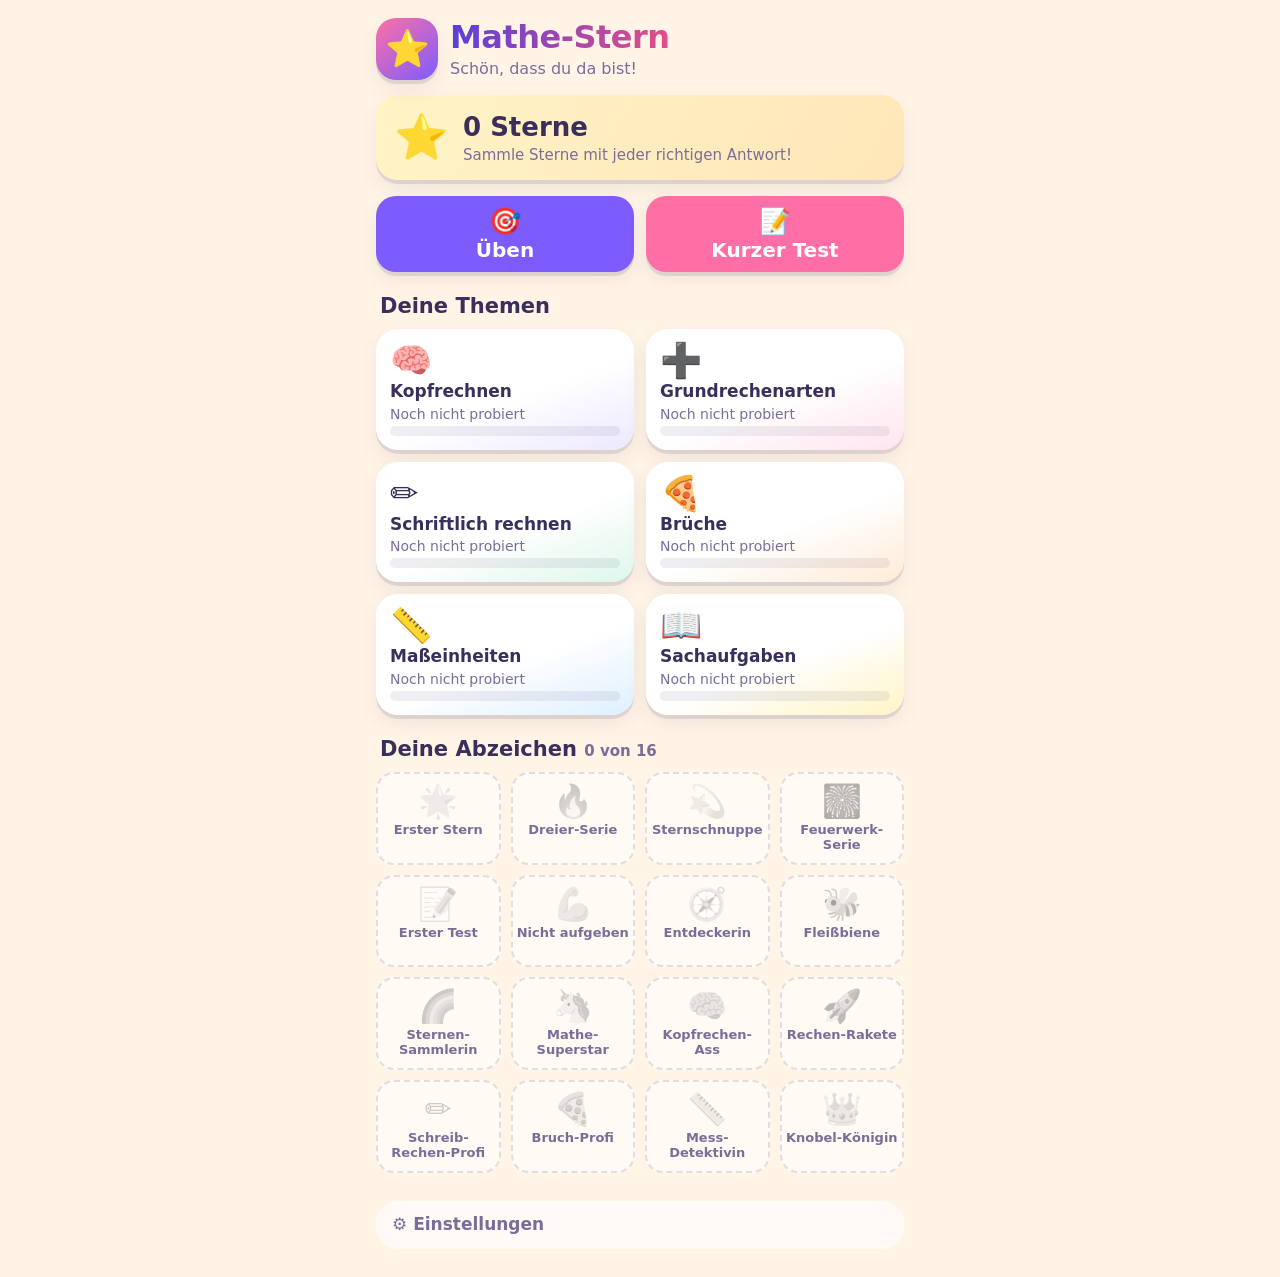
==== index.html @ 4cc4c7d7 "Add files via upload" ====
<!doctype html>
<html lang="de">
<head>
  <meta charset="utf-8">
  <meta name="viewport" content="width=device-width, initial-scale=1, viewport-fit=cover">
  <title>Mathe-Stern</title>
  <meta name="description" content="Mathe üben für die 5. Klasse – fröhlich, kostenlos und offline.">
  <meta name="theme-color" content="#FFF4E6">
  <meta name="color-scheme" content="light">
  <meta name="apple-mobile-web-app-capable" content="yes">
  <meta name="mobile-web-app-capable" content="yes">
  <meta name="apple-mobile-web-app-status-bar-style" content="default">
  <meta name="apple-mobile-web-app-title" content="Mathe-Stern">
  <meta name="format-detection" content="telephone=no">
  <link rel="manifest" href="manifest.webmanifest">
  <link rel="apple-touch-icon" href="icons/icon-180.png">
  <link rel="icon" type="image/png" sizes="192x192" href="icons/icon-192.png">
  <link rel="stylesheet" href="styles.css">
</head>
<body>
  <div id="app">

    <!-- Startbildschirm -->
    <section id="screen-home" class="screen aktiv" aria-labelledby="titel">
      <header class="home-kopf">
        <div class="logo" aria-hidden="true">⭐</div>
        <div>
          <h1 id="titel">Mathe-Stern</h1>
          <p class="gruss" id="gruss">Schön, dass du da bist!</p>
        </div>
      </header>

      <div class="sterne-karte">
        <span class="sterne-gross" aria-hidden="true">⭐</span>
        <div>
          <div class="sterne-zahl"><span id="home-sterne">0</span> Sterne</div>
          <div class="sterne-text" id="home-sterne-text">Sammle Sterne mit jeder richtigen Antwort!</div>
        </div>
      </div>

      <div class="haupt-knoepfe">
        <button class="knopf knopf-gross knopf-lila" id="btn-ueben" type="button">
          <span class="knopf-emoji" aria-hidden="true">🎯</span> Üben
        </button>
        <button class="knopf knopf-gross knopf-pink" id="btn-test" type="button">
          <span class="knopf-emoji" aria-hidden="true">📝</span> Kurzer Test
        </button>
      </div>

      <h2 class="abschnitt">Deine Themen</h2>
      <div class="kacheln" id="home-themen"></div>

      <h2 class="abschnitt">Deine Abzeichen <span class="abzeichen-zaehler" id="abzeichen-zaehler"></span></h2>
      <div class="abzeichen-liste" id="home-abzeichen"></div>

      <details class="einstellungen">
        <summary>⚙️ Einstellungen</summary>
        <div class="einstellungen-inhalt">
          <label class="schalter-zeile">
            <span>🔔 Töne</span>
            <input type="checkbox" id="set-ton" class="schalter">
          </label>
          <button class="knopf knopf-klein knopf-hell" id="btn-reset" type="button">Fortschritt zurücksetzen</button>
          <p class="klein-text">Dein Fortschritt wird nur auf diesem Gerät gespeichert.</p>
        </div>
      </details>
    </section>

    <!-- Auswahl: Üben oder Test -->
    <section id="screen-wahl" class="screen" aria-labelledby="wahl-titel">
      <div class="leiste">
        <button class="knopf-zurueck" type="button" data-zurueck aria-label="Zurück zur Startseite">←</button>
        <h2 id="wahl-titel" class="leiste-titel">Thema wählen</h2>
        <span class="leiste-platz"></span>
      </div>
      <p class="wahl-text" id="wahl-text"></p>
      <div class="wahl-liste" id="wahl-liste"></div>
    </section>

    <!-- Aufgabe -->
    <section id="screen-aufgabe" class="screen" aria-label="Aufgabe">
      <div class="leiste">
        <button class="knopf-zurueck" type="button" id="btn-aufgabe-zurueck" aria-label="Zurück">←</button>
        <div class="leiste-mitte">
          <div class="leiste-titel" id="auf-thema">Thema</div>
          <div class="leiste-unter" id="auf-fortschritt"></div>
        </div>
        <div class="stern-chip" id="auf-sterne-chip"><span aria-hidden="true">⭐</span> <span id="auf-sterne">0</span></div>
      </div>

      <div class="aufgabe-inhalt" id="aufgabe-inhalt">
        <div class="serie" id="auf-serie" aria-live="polite"></div>
        <div class="frage-karte">
          <p class="frage" id="auf-frage"></p>
        </div>

        <div class="rueckmeldung" id="auf-rueckmeldung" aria-live="polite"></div>
      </div>

      <div class="eingabe-bereich">
        <div class="anzeige" id="auf-anzeige" aria-live="polite">
          <span class="anzeige-wert" id="auf-wert"></span><span class="anzeige-cursor" aria-hidden="true"></span>
          <span class="anzeige-einheit" id="auf-einheit"></span>
        </div>
        <div class="tastenfeld" id="tastenfeld" role="group" aria-label="Zahlen-Tastenfeld">
          <button type="button" class="taste" data-taste="1">1</button>
          <button type="button" class="taste" data-taste="2">2</button>
          <button type="button" class="taste" data-taste="3">3</button>
          <button type="button" class="taste taste-grau" data-taste="loeschen" aria-label="Löschen">⌫</button>
          <button type="button" class="taste" data-taste="4">4</button>
          <button type="button" class="taste" data-taste="5">5</button>
          <button type="button" class="taste" data-taste="6">6</button>
          <button type="button" class="taste taste-grau" data-taste="," aria-label="Komma">,</button>
          <button type="button" class="taste" data-taste="7">7</button>
          <button type="button" class="taste" data-taste="8">8</button>
          <button type="button" class="taste" data-taste="9">9</button>
          <button type="button" class="taste taste-grau" data-taste="/" id="taste-bruch" aria-label="Bruchstrich">/</button>
          <button type="button" class="taste" data-taste="0">0</button>
          <button type="button" class="taste taste-pruefen" data-taste="pruefen" id="taste-pruefen">Prüfen ✓</button>
        </div>
        <div class="optionen" id="optionen" role="group" aria-label="Antwortmöglichkeiten"></div>
        <button type="button" class="knopf knopf-gross knopf-gruen knopf-weiter" id="btn-weiter">Weiter →</button>
      </div>
    </section>

    <!-- Test-Ergebnis -->
    <section id="screen-ergebnis" class="screen" aria-labelledby="erg-titel">
      <div class="ergebnis-kopf">
        <div class="ergebnis-emoji" aria-hidden="true">🎉</div>
        <h2 id="erg-titel">Test geschafft!</h2>
        <p class="ergebnis-sterne" id="erg-sterne"></p>
      </div>
      <div id="erg-gut" class="ergebnis-block"></div>
      <div id="erg-ueben" class="ergebnis-block"></div>
      <div class="ergebnis-knoepfe">
        <button class="knopf knopf-gross knopf-pink" id="btn-erg-nochmal" type="button">📝 Noch ein Test</button>
        <button class="knopf knopf-gross knopf-hell" id="btn-erg-start" type="button">🏠 Zur Startseite</button>
      </div>
    </section>
  </div>

  <!-- Pop-up / Dialog -->
  <div class="popup-hintergrund" id="popup" hidden>
    <div class="popup" role="dialog" aria-modal="true" aria-labelledby="popup-titel">
      <div class="popup-emoji" id="popup-emoji" aria-hidden="true">🏅</div>
      <h3 id="popup-titel"></h3>
      <p id="popup-text"></p>
      <div class="popup-knoepfe" id="popup-knoepfe"></div>
    </div>
  </div>

  <div class="flug-stern" id="flug-stern" aria-hidden="true">⭐</div>
  <canvas id="konfetti" aria-hidden="true"></canvas>

  <noscript><p class="noscript">Bitte JavaScript einschalten, damit Mathe-Stern funktioniert.</p></noscript>

  <script src="aufgaben.js"></script>
  <script src="app.js"></script>
</body>
</html>
---- styles.css ----
/* Mathe-Stern – Styles */
:root {
  --bg: #FFF4E6;
  --karte: #FFFFFF;
  --text: #3A2E5C;
  --text-leise: #7A6E99;
  --lila: #7C5CFF;
  --lila-dunkel: #5B3FD9;
  --lila-hell: #EDE8FF;
  --pink: #FF6FA5;
  --pink-dunkel: #E34E88;
  --pink-hell: #FFE4EF;
  --gelb: #FFD23F;
  --gelb-hell: #FFF4C7;
  --gruen: #2FBF83;
  --gruen-dunkel: #1F9C68;
  --gruen-hell: #DDF7EA;
  --orange: #FF9F43;
  --orange-hell: #FFEBD6;
  --blau: #3BA7F5;
  --blau-hell: #DDF0FF;
  --schatten: 0 4px 0 rgba(58, 46, 92, .12), 0 8px 20px rgba(58, 46, 92, .08);
  --rund: 22px;
  --schrift: ui-rounded, "SF Pro Rounded", -apple-system, BlinkMacSystemFont, "Segoe UI", system-ui, sans-serif;
  --sa-oben: env(safe-area-inset-top, 0px);
  --sa-unten: env(safe-area-inset-bottom, 0px);
  --sa-links: env(safe-area-inset-left, 0px);
  --sa-rechts: env(safe-area-inset-right, 0px);
  color-scheme: light;
}

* { box-sizing: border-box; }

html, body {
  margin: 0;
  padding: 0;
  height: 100%;
  background: var(--bg);
  color: var(--text);
  font-family: var(--schrift);
  font-size: 17px;
  line-height: 1.4;
  -webkit-text-size-adjust: 100%;
  -webkit-tap-highlight-color: transparent;
}

body {
  overscroll-behavior-y: none;
}

button, input, summary {
  font-family: inherit;
  font-size: 17px;
  touch-action: manipulation;
}

button {
  color: inherit;
  -webkit-user-select: none;
  user-select: none;
  cursor: pointer;
}

button:focus-visible, summary:focus-visible, input:focus-visible {
  outline: 3px solid var(--lila);
  outline-offset: 3px;
}

h1, h2, h3 { margin: 0; line-height: 1.2; }

#app {
  max-width: 560px;
  margin: 0 auto;
  min-height: 100%;
}

/* ---------- Bildschirme ---------- */
.screen {
  display: none;
  min-height: 100vh;
  min-height: 100dvh;
  padding: calc(14px + var(--sa-oben)) calc(16px + var(--sa-rechts)) calc(20px + var(--sa-unten)) calc(16px + var(--sa-links));
}
.screen.aktiv { display: block; animation: rein .25s ease-out; }

@keyframes rein {
  from { opacity: 0; transform: translateY(8px); }
  to { opacity: 1; transform: none; }
}

/* ---------- Knöpfe ---------- */
.knopf {
  display: inline-flex;
  align-items: center;
  justify-content: center;
  gap: 8px;
  min-height: 48px;
  padding: 10px 18px;
  border: 0;
  border-radius: 18px;
  font-weight: 700;
  box-shadow: var(--schatten);
  transition: transform .08s ease, box-shadow .08s ease;
}
.knopf:active { transform: translateY(3px); box-shadow: 0 1px 0 rgba(58, 46, 92, .12); }
.knopf-gross { width: 100%; min-height: 60px; font-size: 21px; border-radius: 20px; }
.knopf-klein { min-height: 44px; font-size: 16px; }
.knopf-lila { background: var(--lila); color: #fff; }
.knopf-pink { background: var(--pink); color: #fff; }
.knopf-gruen { background: var(--gruen); color: #fff; }
.knopf-hell { background: var(--karte); color: var(--text); }
.knopf-gelb { background: var(--gelb); color: var(--text); }
.knopf-emoji { font-size: 26px; }

/* ---------- Start ---------- */
.home-kopf {
  display: flex;
  align-items: center;
  gap: 12px;
  margin: 4px 0 14px;
}
.logo {
  width: 62px; height: 62px;
  flex: none;
  display: grid; place-items: center;
  font-size: 36px;
  border-radius: 20px;
  background: linear-gradient(140deg, var(--pink), var(--lila));
  box-shadow: var(--schatten);
}
h1 {
  font-size: 32px;
  font-weight: 800;
  letter-spacing: -.5px;
  background: linear-gradient(90deg, var(--lila-dunkel), var(--pink-dunkel));
  -webkit-background-clip: text;
  background-clip: text;
  color: transparent;
}
.gruss { margin: 2px 0 0; color: var(--text-leise); font-size: 16px; }

.sterne-karte {
  display: flex;
  align-items: center;
  gap: 14px;
  padding: 14px 18px;
  border-radius: var(--rund);
  background: linear-gradient(120deg, var(--gelb-hell), #FFE6B8);
  box-shadow: var(--schatten);
  margin-bottom: 16px;
}
.sterne-gross { font-size: 44px; line-height: 1; }
.sterne-zahl { font-size: 26px; font-weight: 800; }
.sterne-text { font-size: 15px; color: var(--text-leise); }

.haupt-knoepfe {
  display: grid;
  grid-template-columns: 1fr 1fr;
  gap: 12px;
  margin-bottom: 8px;
}
.haupt-knoepfe .knopf-gross { min-height: 72px; font-size: 20px; flex-direction: column; gap: 2px; }

.abschnitt {
  font-size: 21px;
  font-weight: 800;
  margin: 22px 4px 10px;
}
.abzeichen-zaehler { font-size: 15px; font-weight: 600; color: var(--text-leise); }

.kacheln {
  display: grid;
  grid-template-columns: 1fr 1fr;
  gap: 12px;
}
.kachel {
  position: relative;
  display: flex;
  flex-direction: column;
  align-items: flex-start;
  gap: 4px;
  min-height: 118px;
  padding: 14px;
  border: 0;
  border-radius: var(--rund);
  text-align: left;
  background: var(--karte);
  box-shadow: var(--schatten);
  transition: transform .08s ease;
}
.kachel:active { transform: scale(.97); }
.kachel-emoji { font-size: 34px; line-height: 1; }
.kachel-name { font-weight: 800; font-size: 17px; line-height: 1.2; }
.kachel-info { font-size: 14px; color: var(--text-leise); margin-top: auto; }
.balken {
  width: 100%;
  height: 10px;
  border-radius: 99px;
  background: rgba(58, 46, 92, .08);
  overflow: hidden;
}
.balken > span {
  display: block;
  height: 100%;
  width: 0;
  border-radius: 99px;
  background: var(--farbe, var(--lila));
  transition: width .6s ease;
}

.abzeichen-liste {
  display: grid;
  grid-template-columns: repeat(4, 1fr);
  gap: 10px;
}
.abzeichen {
  display: flex;
  flex-direction: column;
  align-items: center;
  justify-content: flex-start;
  gap: 4px;
  min-height: 92px;
  padding: 10px 4px;
  border: 0;
  border-radius: 18px;
  background: var(--karte);
  box-shadow: var(--schatten);
  font-size: 13px;
  font-weight: 700;
  line-height: 1.15;
  -webkit-hyphens: auto;
  hyphens: auto;
  text-align: center;
}
.abzeichen-emoji { font-size: 32px; line-height: 1.1; }
.abzeichen.zu { background: rgba(255, 255, 255, .55); color: var(--text-leise); box-shadow: none; border: 2px dashed rgba(58, 46, 92, .15); }
.abzeichen.zu .abzeichen-emoji { filter: grayscale(1); opacity: .35; }

.einstellungen {
  margin: 28px 0 8px;
  border-radius: var(--rund);
  background: rgba(255, 255, 255, .6);
}
.einstellungen summary {
  list-style: none;
  min-height: 48px;
  display: flex;
  align-items: center;
  padding: 0 16px;
  font-weight: 700;
  color: var(--text-leise);
  cursor: pointer;
}
.einstellungen summary::-webkit-details-marker { display: none; }
.einstellungen-inhalt { padding: 4px 16px 16px; display: grid; gap: 12px; }
.schalter-zeile {
  display: flex;
  align-items: center;
  justify-content: space-between;
  min-height: 48px;
  font-weight: 700;
}
.schalter {
  -webkit-appearance: none;
  appearance: none;
  width: 56px; height: 32px;
  border-radius: 99px;
  background: #D6D0E6;
  position: relative;
  margin: 0;
  cursor: pointer;
  transition: background .2s;
}
.schalter::after {
  content: "";
  position: absolute;
  top: 3px; left: 3px;
  width: 26px; height: 26px;
  border-radius: 50%;
  background: #fff;
  box-shadow: 0 2px 4px rgba(0, 0, 0, .2);
  transition: transform .2s;
}
.schalter:checked { background: var(--gruen); }
.schalter:checked::after { transform: translateX(24px); }
.klein-text { margin: 0; font-size: 14px; color: var(--text-leise); }

/* ---------- Leiste ---------- */
.leiste {
  display: flex;
  align-items: center;
  gap: 10px;
  margin-bottom: 12px;
}
.knopf-zurueck {
  flex: none;
  width: 48px; height: 48px;
  border: 0;
  border-radius: 16px;
  background: var(--karte);
  box-shadow: var(--schatten);
  font-size: 24px;
  font-weight: 800;
}
.leiste-titel { font-size: 20px; font-weight: 800; flex: 1; }
.leiste-mitte { flex: 1; min-width: 0; }
.leiste-mitte .leiste-titel { white-space: nowrap; overflow: hidden; text-overflow: ellipsis; }
.leiste-unter { font-size: 14px; color: var(--text-leise); }
.leiste-platz { width: 48px; flex: none; }
.stern-chip {
  flex: none;
  display: flex; align-items: center; gap: 4px;
  min-height: 40px;
  padding: 0 14px;
  border-radius: 99px;
  background: var(--gelb-hell);
  font-weight: 800;
  font-size: 18px;
}
.stern-chip.hupf { animation: hupf .5s ease; }

/* ---------- Auswahl ---------- */
.wahl-text { margin: 0 4px 14px; color: var(--text-leise); }
.wahl-liste { display: grid; gap: 12px; }
.wahl-eintrag {
  display: flex;
  align-items: center;
  gap: 14px;
  width: 100%;
  min-height: 76px;
  padding: 12px 16px;
  border: 0;
  border-radius: var(--rund);
  background: var(--karte);
  box-shadow: var(--schatten);
  text-align: left;
}
.wahl-eintrag:active { transform: scale(.98); }
.wahl-emoji {
  flex: none;
  width: 52px; height: 52px;
  display: grid; place-items: center;
  font-size: 30px;
  border-radius: 16px;
  background: var(--farbe-hell, var(--lila-hell));
}
.wahl-name { font-weight: 800; font-size: 18px; }
.wahl-beschreibung { font-size: 14px; color: var(--text-leise); }
.wahl-eintrag.besonders { background: linear-gradient(120deg, var(--pink-hell), var(--lila-hell)); }

/* ---------- Aufgabe ---------- */
#screen-aufgabe.aktiv {
  display: flex;
  flex-direction: column;
  height: 100vh;
  height: 100dvh;
  padding-bottom: calc(12px + var(--sa-unten));
}
.aufgabe-inhalt {
  flex: 1;
  overflow-y: auto;
  -webkit-overflow-scrolling: touch;
  padding: 2px 2px 10px;
}
.serie {
  min-height: 0;
  text-align: center;
  font-weight: 800;
  font-size: 15px;
  color: var(--orange);
}
.serie:not(:empty) { margin-bottom: 8px; }
.serie span {
  display: inline-block;
  padding: 4px 12px;
  border-radius: 99px;
  background: var(--orange-hell);
}
.frage-karte {
  padding: 20px 18px;
  border-radius: var(--rund);
  background: var(--karte);
  box-shadow: var(--schatten);
  border-top: 6px solid var(--farbe, var(--lila));
}
.frage {
  margin: 0;
  font-size: 23px;
  font-weight: 700;
  line-height: 1.35;
  white-space: pre-line;
  overflow-wrap: anywhere;
  text-align: center;
}
.frage.lang { font-size: 19px; text-align: left; }

.anzeige {
  display: flex;
  align-items: center;
  justify-content: center;
  gap: 2px;
  min-height: 66px;
  margin: 0 auto 10px;
  padding: 8px 18px;
  max-width: 320px;
  border-radius: 20px;
  background: var(--karte);
  border: 3px solid var(--lila-hell);
  font-size: 36px;
  font-weight: 800;
  font-variant-numeric: tabular-nums;
  transition: border-color .2s, background .2s;
}
.anzeige.leer .anzeige-wert::before { content: "?"; color: #CFC8E3; }
.anzeige-cursor {
  width: 3px; height: 34px;
  border-radius: 2px;
  background: var(--lila);
  animation: blink 1s steps(1) infinite;
}
.anzeige-einheit { margin-left: 8px; font-size: 24px; color: var(--text-leise); }
.anzeige.richtig { border-color: var(--gruen); background: var(--gruen-hell); }
.anzeige.richtig .anzeige-cursor { display: none; }
.anzeige.fast { border-color: var(--orange); background: var(--orange-hell); }
.anzeige.wackel { animation: wackel .4s ease; }
#screen-aufgabe.auswahl-modus .anzeige { display: none; }

@keyframes blink { 50% { opacity: 0; } }
@keyframes wackel {
  20% { transform: translateX(-6px); }
  40% { transform: translateX(6px); }
  60% { transform: translateX(-4px); }
  80% { transform: translateX(4px); }
}

.rueckmeldung:not(:empty) { margin-top: 14px; }
.meldung {
  padding: 14px 16px;
  border-radius: 20px;
  font-size: 18px;
  font-weight: 700;
  text-align: center;
  animation: rein .25s ease-out;
}
.meldung-richtig { background: var(--gruen-hell); color: var(--gruen-dunkel); font-size: 22px; }
.meldung-fast { background: var(--orange-hell); color: #B5641A; }
.tipp {
  margin-top: 10px;
  padding: 14px 16px;
  border-radius: 20px;
  background: var(--gelb-hell);
  font-size: 17px;
  text-align: left;
  animation: rein .3s ease-out;
}
.tipp strong { display: block; margin-bottom: 2px; }
.rechenweg {
  margin-top: 10px;
  padding: 14px 16px;
  border-radius: 20px;
  background: var(--blau-hell);
  text-align: left;
}
.rechenweg h3 { font-size: 18px; margin-bottom: 8px; }
.rechenweg ol { margin: 0; padding: 0; list-style: none; counter-reset: schritt; display: grid; gap: 8px; }
.rechenweg li {
  counter-increment: schritt;
  display: flex;
  gap: 10px;
  align-items: flex-start;
  font-size: 17px;
  white-space: pre-line;
  opacity: 0;
  animation: schritt-rein .4s ease-out forwards;
}
.rechenweg li::before {
  content: counter(schritt);
  flex: none;
  width: 28px; height: 28px;
  display: grid; place-items: center;
  border-radius: 50%;
  background: var(--blau);
  color: #fff;
  font-size: 15px;
  font-weight: 800;
}
.rechenweg-hinweis { margin: 10px 0 0; font-weight: 700; color: var(--text); }
.rechenweg .knopf { margin-top: 12px; width: 100%; }
@keyframes schritt-rein {
  from { opacity: 0; transform: translateX(-10px); }
  to { opacity: 1; transform: none; }
}

/* Eingabe */
.eingabe-bereich { flex: none; padding-top: 8px; }
.tastenfeld {
  display: grid;
  grid-template-columns: repeat(4, 1fr);
  gap: 8px;
}
.taste {
  min-height: 56px;
  border: 0;
  border-radius: 16px;
  background: var(--karte);
  box-shadow: 0 3px 0 rgba(58, 46, 92, .14);
  font-size: 27px;
  font-weight: 800;
  transition: transform .06s ease, background .1s;
}
.taste:active { transform: translateY(2px); box-shadow: 0 1px 0 rgba(58, 46, 92, .14); background: var(--lila-hell); }
.taste-grau { background: #EFEAF8; }
.taste-pruefen {
  grid-column: span 3;
  background: var(--lila);
  color: #fff;
  font-size: 22px;
}
.taste-pruefen:active { background: var(--lila-dunkel); }
.taste[disabled] { opacity: .3; }
.taste.versteckt { visibility: hidden; }

.optionen {
  display: none;
  grid-template-columns: 1fr 1fr;
  gap: 10px;
}
#screen-aufgabe.auswahl-modus .optionen { display: grid; }
#screen-aufgabe.auswahl-modus .tastenfeld { display: none; }
.option {
  min-height: 64px;
  padding: 10px;
  border: 3px solid transparent;
  border-radius: 18px;
  background: var(--karte);
  box-shadow: var(--schatten);
  font-size: 20px;
  font-weight: 800;
  overflow-wrap: anywhere;
}
.option:active { transform: translateY(2px); }
.option.daneben { opacity: .45; box-shadow: none; border-color: var(--orange-hell); }
.option.richtig { background: var(--gruen-hell); border-color: var(--gruen); color: var(--gruen-dunkel); }
.optionen.einspaltig { grid-template-columns: 1fr; }

.knopf-weiter { display: none; }
#screen-aufgabe.geloest .knopf-weiter { display: flex; animation: rein .25s ease-out; }
#screen-aufgabe.geloest .tastenfeld,
#screen-aufgabe.geloest .optionen { display: none !important; }

/* ---------- Ergebnis ---------- */
.ergebnis-kopf { text-align: center; padding: 16px 0 8px; }
.ergebnis-emoji { font-size: 72px; line-height: 1.1; animation: hupf 1s ease; }
.ergebnis-kopf h2 { font-size: 30px; font-weight: 800; margin-top: 6px; }
.ergebnis-sterne { font-size: 19px; margin: 8px 0 0; color: var(--text-leise); }
.ergebnis-block:not(:empty) {
  margin-top: 16px;
  padding: 16px;
  border-radius: var(--rund);
  background: var(--karte);
  box-shadow: var(--schatten);
}
.ergebnis-block h3 { font-size: 20px; margin-bottom: 10px; }
.ergebnis-zeile {
  display: flex;
  align-items: center;
  gap: 10px;
  min-height: 52px;
  padding: 6px 0;
  font-weight: 700;
  font-size: 17px;
}
.ergebnis-zeile + .ergebnis-zeile { border-top: 1px solid rgba(58, 46, 92, .08); }
.ergebnis-zeile .z-emoji { font-size: 28px; }
.ergebnis-zeile .z-name { flex: 1; }
.ergebnis-zeile .knopf { min-height: 44px; padding: 8px 14px; font-size: 16px; }
.ergebnis-leise { margin: 0; color: var(--text-leise); }
.ergebnis-knoepfe { display: grid; gap: 12px; margin-top: 22px; }

/* ---------- Pop-up ---------- */
.popup-hintergrund {
  position: fixed;
  inset: 0;
  z-index: 50;
  display: grid;
  place-items: center;
  padding: calc(20px + var(--sa-oben)) 20px calc(20px + var(--sa-unten));
  background: rgba(58, 46, 92, .45);
  animation: einblenden .2s ease-out;
}
.popup-hintergrund[hidden] { display: none; }
.popup {
  width: 100%;
  max-width: 360px;
  padding: 24px 20px 20px;
  border-radius: 28px;
  background: var(--karte);
  text-align: center;
  box-shadow: 0 20px 50px rgba(0, 0, 0, .25);
  animation: plopp .35s cubic-bezier(.2, 1.4, .5, 1);
}
.popup-emoji { font-size: 68px; line-height: 1.1; animation: hupf 1s ease .2s; }
.popup h3 { font-size: 24px; font-weight: 800; margin-top: 8px; }
.popup p { margin: 8px 0 18px; font-size: 17px; color: var(--text-leise); }
.popup-knoepfe { display: grid; gap: 10px; }

@keyframes einblenden { from { opacity: 0; } }
@keyframes plopp {
  from { opacity: 0; transform: scale(.6); }
  to { opacity: 1; transform: none; }
}
@keyframes hupf {
  0%, 100% { transform: translateY(0) scale(1); }
  30% { transform: translateY(-14px) scale(1.15); }
  55% { transform: translateY(0) scale(.95); }
  75% { transform: translateY(-5px) scale(1.04); }
}

/* Fliegender Stern */
.flug-stern {
  position: fixed;
  left: 50%;
  top: 40%;
  z-index: 40;
  font-size: 64px;
  line-height: 1;
  pointer-events: none;
  opacity: 0;
  transform: translate(-50%, -50%);
}
.flug-stern.los { animation: flug .9s ease-in-out forwards; }
@keyframes flug {
  0% { opacity: 0; transform: translate(-50%, -50%) scale(.3) rotate(0); }
  20% { opacity: 1; transform: translate(-50%, -80%) scale(1.3) rotate(-15deg); }
  45% { opacity: 1; transform: translate(-50%, -50%) scale(1) rotate(10deg); }
  100% { opacity: 0; transform: translate(var(--ziel-x, 120px), var(--ziel-y, -300px)) scale(.3) rotate(180deg); }
}

#konfetti {
  position: fixed;
  inset: 0;
  width: 100%;
  height: 100%;
  z-index: 45;
  pointer-events: none;
}

.noscript { padding: 20px; text-align: center; font-size: 18px; }

/* Etwas mehr Platz auf größeren iPhones */
@media (min-height: 760px) {
  .taste { min-height: 62px; }
  .frage { font-size: 25px; }
}
/* Kleine Bildschirme (iPhone SE) */
@media (max-height: 680px) {
  .taste { min-height: 50px; font-size: 24px; }
  .anzeige { min-height: 56px; font-size: 30px; margin-bottom: 8px; }
  .frage-karte { padding: 14px; }
  .frage { font-size: 21px; }
}
@media (max-width: 359px) {
  .abzeichen-liste { grid-template-columns: repeat(3, 1fr); }
  .haupt-knoepfe .knopf-gross { font-size: 18px; }
}

/* Weniger Bewegung */
@media (prefers-reduced-motion: reduce) {
  *, *::before, *::after {
    animation-duration: .01ms !important;
    animation-iteration-count: 1 !important;
    transition-duration: .01ms !important;
  }
  .rechenweg li { opacity: 1; }
  .anzeige-cursor { animation: none; }
  .flug-stern { display: none; }
}
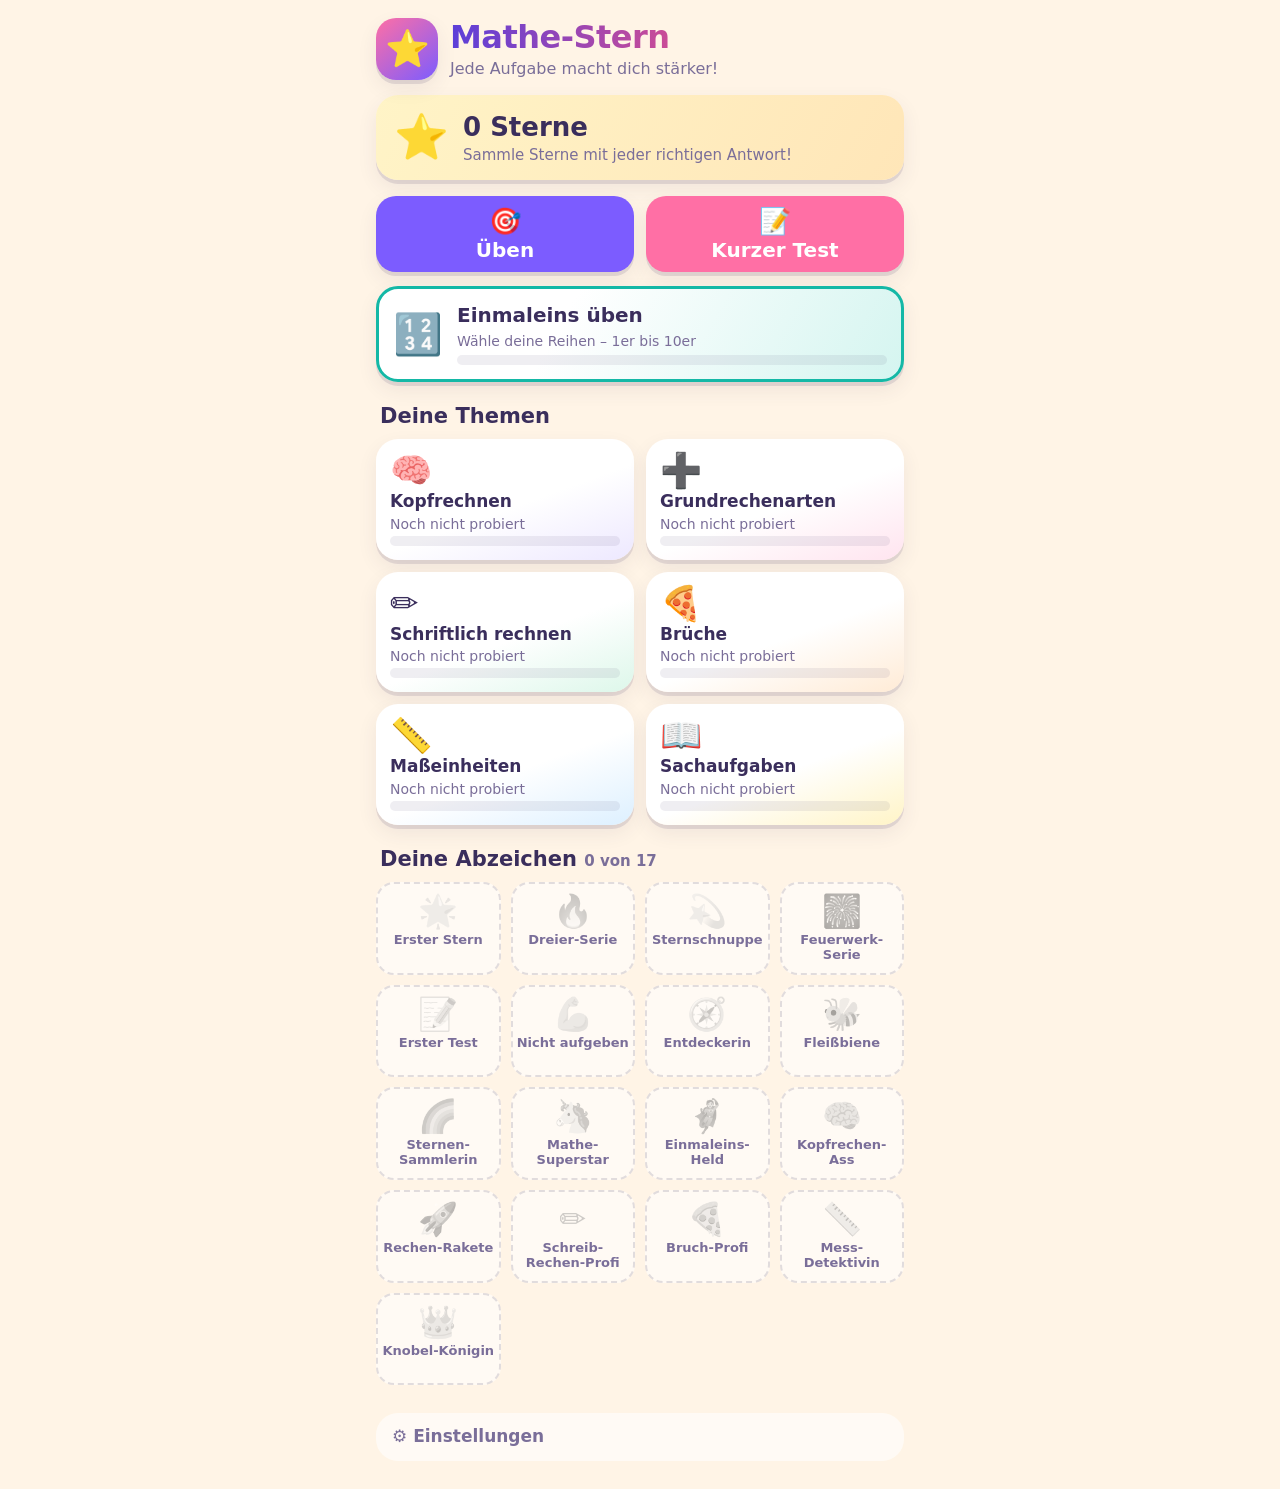
==== commit 893190ef: "Add files via upload" ====
--- a/index.html
+++ b/index.html
@@ -47,6 +47,8 @@
         </button>
       </div>
 
+      <div class="einmaleins-box" id="home-einmaleins"></div>
+
       <h2 class="abschnitt">Deine Themen</h2>
       <div class="kacheln" id="home-themen"></div>
 
@@ -75,6 +77,20 @@
       </div>
       <p class="wahl-text" id="wahl-text"></p>
       <div class="wahl-liste" id="wahl-liste"></div>
+    </section>
+
+    <!-- Einmaleins: Reihen wählen -->
+    <section id="screen-einmaleins" class="screen" aria-labelledby="einmaleins-titel">
+      <div class="leiste">
+        <button class="knopf-zurueck" type="button" data-zurueck aria-label="Zurück zur Startseite">←</button>
+        <h2 id="einmaleins-titel" class="leiste-titel">Einmaleins üben</h2>
+        <span class="leiste-platz"></span>
+      </div>
+      <p class="wahl-text">Welche Reihen möchtest du üben? Tippe eine Reihe an – oder mehrere zum Mischen.</p>
+      <div class="reihen-knoepfe" id="reihen-knoepfe" role="group" aria-label="Einmaleins-Reihen"></div>
+      <button class="knopf knopf-hell reihen-alle" id="btn-reihen-alle" type="button" aria-pressed="false">🎲 Alle Reihen gemischt</button>
+      <p class="reihen-info" id="reihen-info" aria-live="polite"></p>
+      <button class="knopf knopf-gross knopf-gruen" id="btn-reihen-los" type="button">Los geht’s! 🚀</button>
     </section>
 
     <!-- Aufgabe -->
--- a/styles.css
+++ b/styles.css
@@ -319,6 +319,46 @@
 }
 .stern-chip.hupf { animation: hupf .5s ease; }
 
+/* ---------- Einmaleins ---------- */
+.einmaleins-box { margin-top: 14px; }
+.einmaleins-karte {
+  width: 100%;
+  min-height: 96px;
+  flex-direction: row;
+  align-items: center;
+  gap: 14px;
+  border: 3px solid var(--farbe, var(--lila));
+}
+.einmaleins-karte .kachel-emoji { font-size: 40px; }
+.einmaleins-karte .kachel-name { font-size: 20px; }
+.einmaleins-karte-text { flex: 1; min-width: 0; display: flex; flex-direction: column; gap: 6px; }
+.reihen-knoepfe {
+  display: grid;
+  grid-template-columns: repeat(5, 1fr);
+  gap: 10px;
+  margin-bottom: 14px;
+}
+.reihe-knopf {
+  min-height: 64px;
+  min-width: 44px;
+  padding: 0;
+  border: 3px solid transparent;
+  border-radius: 18px;
+  background: var(--karte);
+  box-shadow: var(--schatten);
+  font-family: inherit;
+  font-size: 21px;
+  font-weight: 800;
+  color: var(--text);
+  transition: transform .08s ease, background .15s;
+}
+.reihe-knopf:active { transform: scale(.95); }
+.reihe-knopf.an { background: #14B8A6; border-color: #0E8F81; color: #fff; }
+.reihen-alle { width: 100%; min-height: 56px; font-size: 18px; border: 3px solid transparent; }
+.reihen-alle.an { background: #D5F5F0; border-color: #14B8A6; }
+.reihen-info { margin: 14px 4px; min-height: 22px; font-weight: 700; color: var(--text-leise); text-align: center; }
+#btn-reihen-los:disabled { opacity: .45; box-shadow: none; }
+
 /* ---------- Auswahl ---------- */
 .wahl-text { margin: 0 4px 14px; color: var(--text-leise); }
 .wahl-liste { display: grid; gap: 12px; }
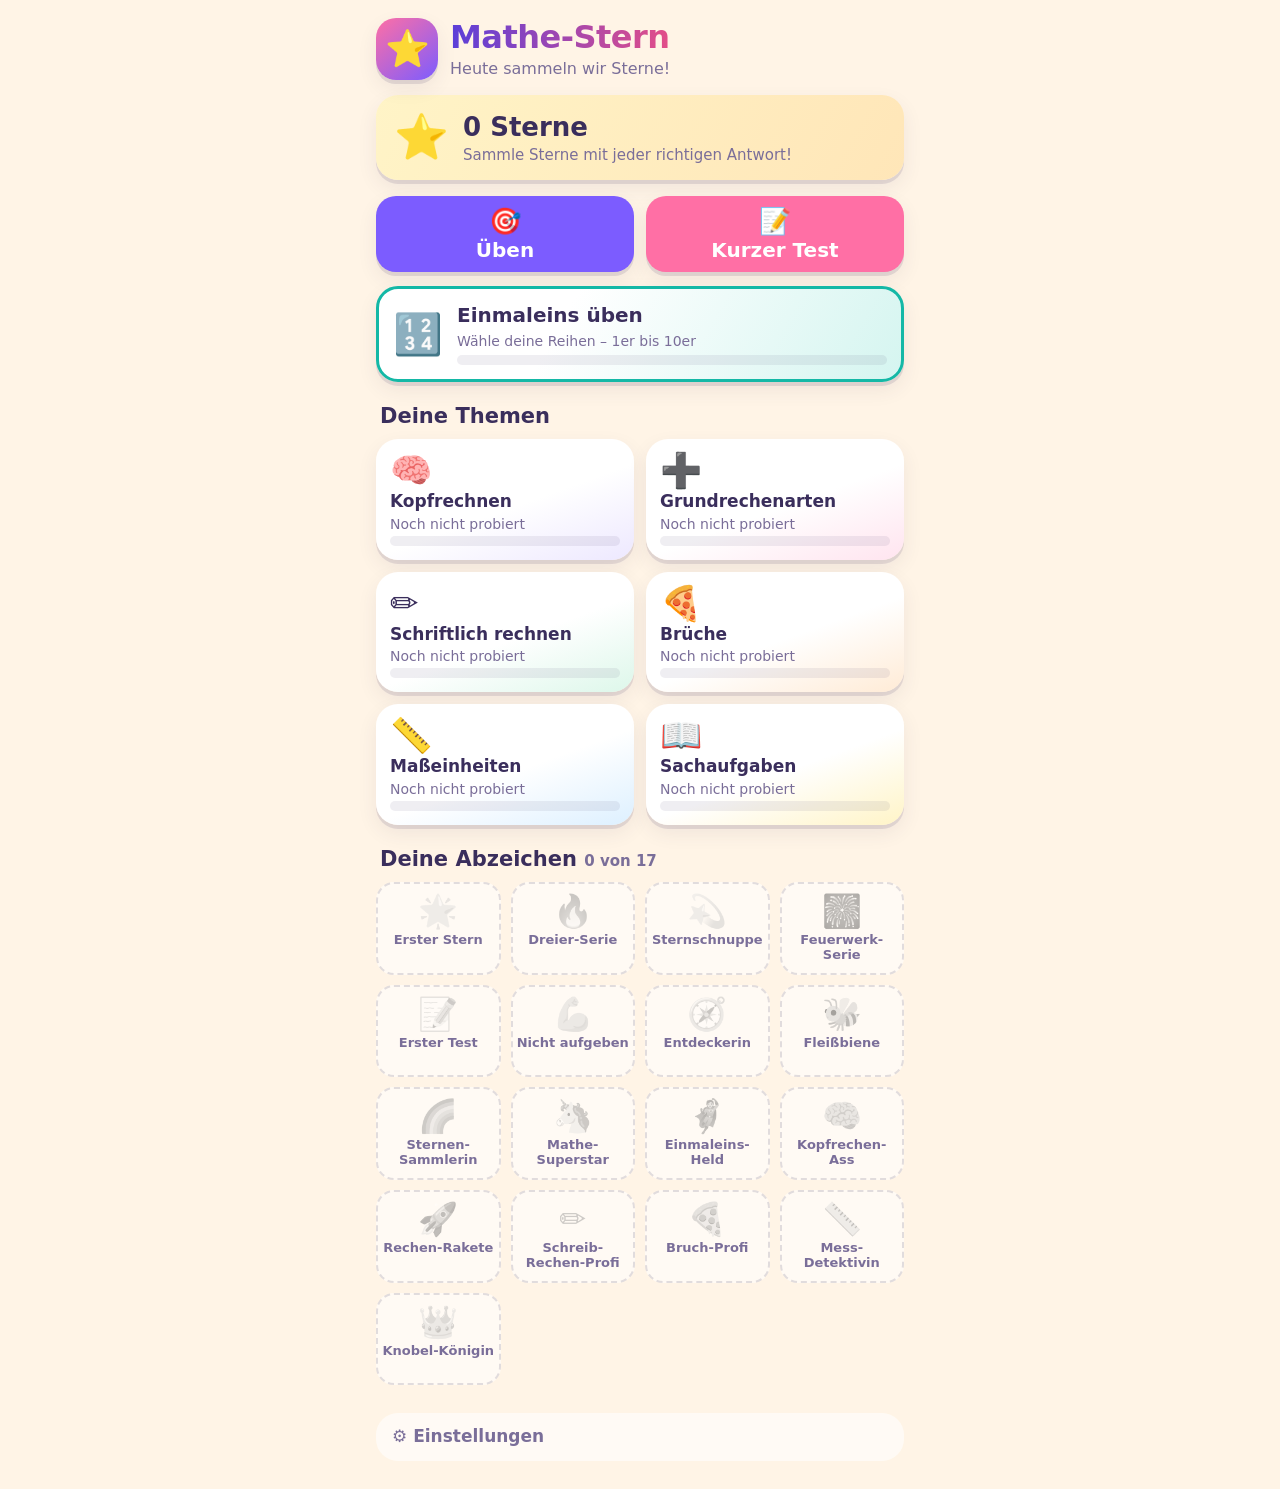
==== commit 01740df0: "Android-Vorbereitung: Zurück-Taste, Datenschutzseite, maskierbares Icon - Zurück-Taste/-Geste geht e" ====
--- a/index.html
+++ b/index.html
@@ -33,7 +33,7 @@
       <div class="sterne-karte">
         <span class="sterne-gross" aria-hidden="true">⭐</span>
         <div>
-          <div class="sterne-zahl"><span id="home-sterne">0</span> Sterne</div>
+          <div class="sterne-zahl"><span id="home-sterne">0</span> <span id="home-sterne-wort">Sterne</span></div>
           <div class="sterne-text" id="home-sterne-text">Sammle Sterne mit jeder richtigen Antwort!</div>
         </div>
       </div>
@@ -64,6 +64,7 @@
           </label>
           <button class="knopf knopf-klein knopf-hell" id="btn-reset" type="button">Fortschritt zurücksetzen</button>
           <p class="klein-text">Dein Fortschritt wird nur auf diesem Gerät gespeichert.</p>
+          <p class="klein-text"><a href="datenschutz.html">Datenschutz &amp; Impressum</a></p>
         </div>
       </details>
     </section>
--- a/styles.css
+++ b/styles.css
@@ -44,8 +44,18 @@
   -webkit-tap-highlight-color: transparent;
 }
 
+/* Kein "Nach-unten-ziehen zum Neuladen" und kein Text-Markieren per langem Druck
+   (in der Android-App würde sonst das Browser-Menü erscheinen) */
+html, body {
+  overscroll-behavior: none;
+}
 body {
-  overscroll-behavior-y: none;
+  -webkit-user-select: none;
+  user-select: none;
+  -webkit-touch-callout: none;
+}
+.aufgabe-inhalt {
+  overscroll-behavior: contain;
 }
 
 button, input, summary {
@@ -155,7 +165,7 @@
 
 .haupt-knoepfe {
   display: grid;
-  grid-template-columns: 1fr 1fr;
+  grid-template-columns: minmax(0, 1fr) minmax(0, 1fr);
   gap: 12px;
   margin-bottom: 8px;
 }
@@ -170,7 +180,7 @@
 
 .kacheln {
   display: grid;
-  grid-template-columns: 1fr 1fr;
+  grid-template-columns: minmax(0, 1fr) minmax(0, 1fr);
   gap: 12px;
 }
 .kachel {
@@ -180,6 +190,9 @@
   align-items: flex-start;
   gap: 4px;
   min-height: 118px;
+  min-width: 0;
+  overflow-wrap: anywhere;
+  hyphens: auto;
   padding: 14px;
   border: 0;
   border-radius: var(--rund);
@@ -210,7 +223,7 @@
 
 .abzeichen-liste {
   display: grid;
-  grid-template-columns: repeat(4, 1fr);
+  grid-template-columns: repeat(4, minmax(0, 1fr));
   gap: 10px;
 }
 .abzeichen {
@@ -562,7 +575,7 @@
 
 .optionen {
   display: none;
-  grid-template-columns: 1fr 1fr;
+  grid-template-columns: minmax(0, 1fr) minmax(0, 1fr);
   gap: 10px;
 }
 #screen-aufgabe.auswahl-modus .optionen { display: grid; }
@@ -700,7 +713,7 @@
   .frage { font-size: 21px; }
 }
 @media (max-width: 359px) {
-  .abzeichen-liste { grid-template-columns: repeat(3, 1fr); }
+  .abzeichen-liste { grid-template-columns: repeat(3, minmax(0, 1fr)); }
   .haupt-knoepfe .knopf-gross { font-size: 18px; }
 }
 
@@ -715,3 +728,6 @@
   .anzeige-cursor { animation: none; }
   .flug-stern { display: none; }
 }
+
+/* Link zur Datenschutzseite in den Einstellungen */
+.einstellungen a { color: var(--lila-dunkel); font-weight: 700; }
